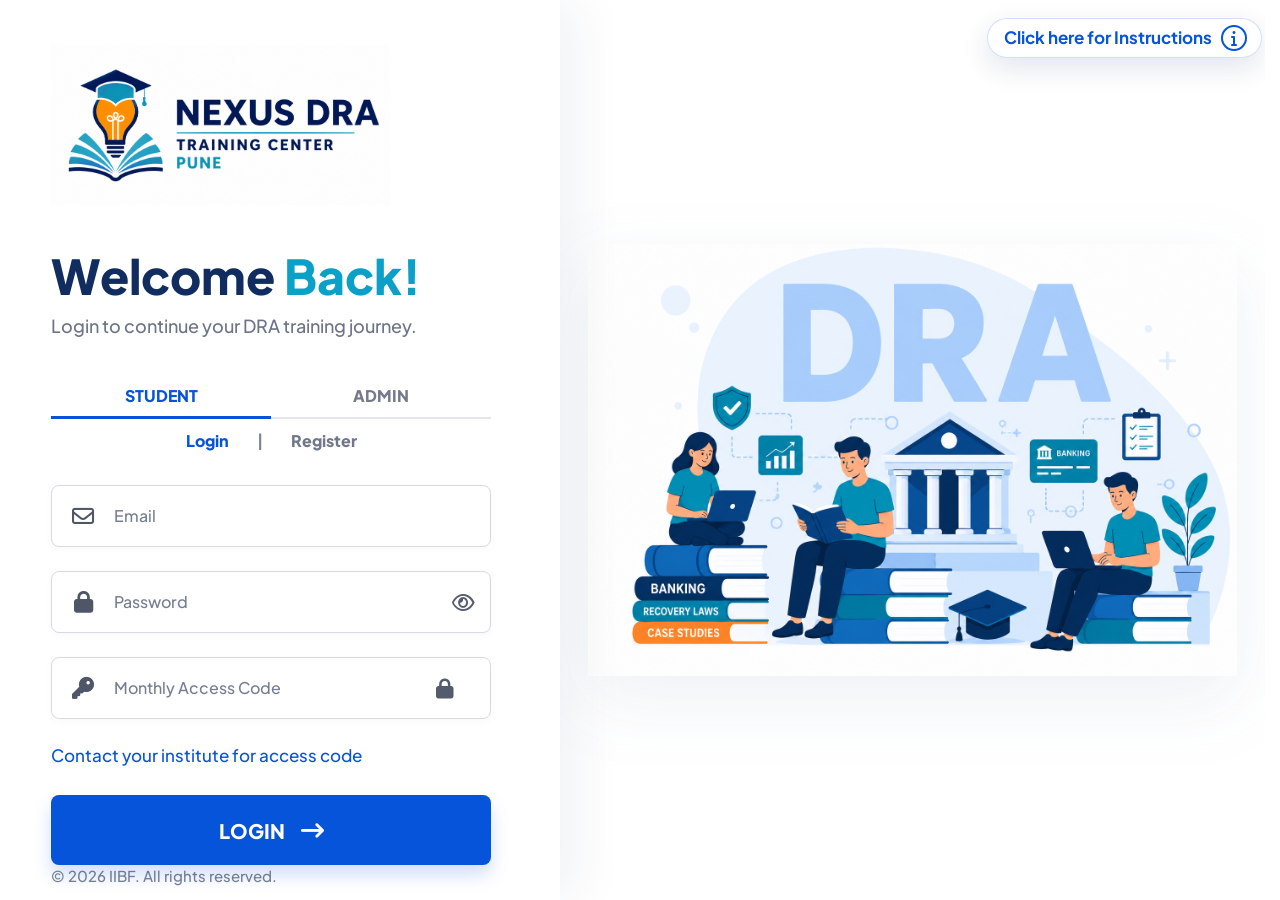
==== index.html @ 2c070317 "Remove language selector from registration" ====
<!DOCTYPE html>
<html lang="en">
<head>
    <meta charset="UTF-8">
    <meta name="viewport" content="width=device-width, initial-scale=1.0">
    <title>Login | Nexus DRA Training Center</title>
    <link rel="stylesheet" href="CSS/main.css">
    <link rel="stylesheet" href="CSS/animations.css">
    <link rel="stylesheet" href="https://cdnjs.cloudflare.com/ajax/libs/font-awesome/6.4.0/css/all.min.css">
    <style>
        :root {
            --login-navy: #102d5f;
            --login-blue: #0654d9;
            --login-cyan: #0aa0c8;
            --login-muted: #6c7488;
            --login-border: #d5dae5;
        }

        html {
            scrollbar-gutter: stable;
        }

        body.login-body {
            min-height: 100vh;
            min-height: 100svh;
            margin: 0;
            overflow-x: hidden;
            overflow-y: hidden;
            background: #ffffff;
            color: var(--login-navy);
            font-family: "Segoe UI", Inter, system-ui, -apple-system, BlinkMacSystemFont, sans-serif;
        }

        .login-page {
            position: relative;
            display: grid;
            grid-template-columns: minmax(440px, 560px) minmax(0, 1fr);
            min-height: 100vh;
            min-height: 100svh;
            height: 100vh;
            height: 100svh;
            overflow: hidden;
            isolation: isolate;
            background: #ffffff;
        }

        .login-art {
            position: relative;
            z-index: 0;
            grid-column: 2;
            display: grid;
            place-items: center;
            min-height: 100vh;
            min-height: 100svh;
            height: 100vh;
            height: 100svh;
            padding: 48px 28px 28px;
            overflow: hidden;
            background: #ffffff;
            pointer-events: none;
        }

        .login-art-image {
            width: min(100%, 1320px);
            max-height: 92vh;
            object-fit: contain;
            object-position: center bottom;
            filter: drop-shadow(0 24px 36px rgba(34, 78, 132, 0.08));
        }

        .login-panel {
            position: relative;
            z-index: 3;
            grid-column: 1;
            grid-row: 1;
            display: flex;
            flex-direction: column;
            min-height: 100vh;
            min-height: 100svh;
            height: 100vh;
            height: 100svh;
            width: 100%;
            min-width: 0;
            box-sizing: border-box;
            padding: clamp(34px, 5vh, 54px) clamp(28px, 4vw, 68px) clamp(30px, 5vh, 46px);
            overflow-x: hidden;
            overflow-y: auto;
            background: #ffffff;
            box-shadow: 18px 0 48px rgba(15, 45, 94, 0.06);
            scrollbar-width: none;
        }

        .login-panel::-webkit-scrollbar {
            width: 0;
            height: 0;
        }

        .brand-logo {
            display: block;
            width: min(340px, 100%);
            height: auto;
            object-fit: contain;
        }

        .login-content {
            width: min(440px, 100%);
            margin-top: clamp(30px, 5vh, 52px);
        }

        body[data-login-mode="student"][data-student-mode="register"] .login-content {
            margin-top: clamp(18px, 3vh, 34px);
        }

        .login-heading {
            margin: 0;
            color: #112d5f;
            font-size: 48px;
            font-weight: 800;
            line-height: 1.08;
            letter-spacing: 0;
        }

        .login-heading span {
            color: var(--login-cyan);
        }

        .login-subtitle {
            margin: 10px 0 0;
            color: var(--login-muted);
            font-size: 18px;
            font-weight: 500;
        }

        .role-tabs {
            display: grid;
            grid-template-columns: 1fr 1fr;
            width: 100%;
            margin-top: 36px;
            border-bottom: 2px solid #e3e6ed;
        }

        .role-tab {
            position: relative;
            display: flex;
            align-items: center;
            justify-content: center;
            height: 42px;
            border: 0;
            background: transparent;
            color: #747a8c;
            font-size: 16px;
            font-weight: 800;
            letter-spacing: 0;
            text-decoration: none;
            cursor: pointer;
        }

        .role-tab.active {
            color: var(--login-blue);
        }

        .role-tab.active::after {
            content: "";
            position: absolute;
            left: 0;
            right: 0;
            bottom: -2px;
            height: 3px;
            background: var(--login-blue);
        }

        .mode-only {
            display: none;
        }

        body[data-login-mode="student"] .student-only,
        body[data-login-mode="admin"] .admin-only {
            display: flex;
        }

        body[data-login-mode="student"] .student-copy,
        body[data-login-mode="admin"] .admin-copy {
            display: block;
        }

        body[data-login-mode="admin"] .student-only,
        body[data-login-mode="admin"] .student-copy,
        body[data-login-mode="student"] .admin-only,
        body[data-login-mode="student"] .admin-copy {
            display: none;
        }

        .student-mode-tabs {
            display: none;
            align-items: center;
            justify-content: center;
            gap: 28px;
            width: 100%;
            height: 44px;
            color: #7c8292;
            font-size: 16px;
            font-weight: 700;
        }

        body[data-login-mode="student"] .student-mode-tabs {
            display: flex;
        }

        .student-mode-tab {
            border: 0;
            background: transparent;
            color: #707789;
            font-size: 16px;
            font-weight: 800;
            cursor: pointer;
        }

        .student-mode-tab:focus {
            outline: none;
        }

        .student-mode-tab:focus-visible {
            color: var(--login-blue);
        }

        .student-mode-tab.active {
            color: var(--login-blue);
        }

        .login-only,
        .register-only {
            display: none !important;
        }

        body[data-login-mode="student"][data-student-mode="login"] .login-only,
        body[data-login-mode="student"][data-student-mode="register"] .register-only {
            display: flex !important;
        }

        body[data-login-mode="student"][data-student-mode="register"] .login-only,
        body[data-login-mode="student"][data-student-mode="login"] .register-only,
        body[data-login-mode="admin"] .login-only,
        body[data-login-mode="admin"] .register-only {
            display: none !important;
        }

        body[data-login-mode="student"][data-student-mode="login"] .login-copy,
        body[data-login-mode="student"][data-student-mode="register"] .register-copy {
            display: block;
        }

        body[data-login-mode="student"][data-student-mode="login"] .register-copy,
        body[data-login-mode="student"][data-student-mode="register"] .login-copy {
            display: none;
        }

        .login-form {
            position: relative;
            display: flex;
            flex-direction: column;
            width: 100%;
            margin-top: 22px;
        }

        .field-shell + .field-shell {
            margin-top: 24px;
        }

        body[data-login-mode="student"][data-student-mode="register"] .field-shell + .field-shell {
            margin-top: 16px;
        }

        body[data-login-mode="admin"] label[for="email"],
        body[data-login-mode="student"][data-student-mode="login"] label[for="email"],
        body[data-login-mode="student"][data-student-mode="register"] label[for="fullname"] {
            margin-top: 0;
        }

        .field-shell {
            display: flex;
            align-items: center;
            width: 100%;
            height: 62px;
            box-sizing: border-box;
            border: 1.5px solid var(--login-border);
            border-radius: 8px;
            background: #ffffff;
            box-shadow: 0 2px 8px rgba(28, 42, 70, 0.03);
            transition: border-color 0.2s ease, box-shadow 0.2s ease;
        }

        .field-shell:focus-within {
            border-color: #8db4f5;
            box-shadow: 0 0 0 4px rgba(6, 84, 217, 0.08);
        }

        .field-icon {
            flex: 0 0 62px;
            color: #4f5668;
            font-size: 22px;
            text-align: center;
        }

        .field-shell input {
            width: 100%;
            height: 100%;
            min-width: 0;
            border: 0;
            outline: 0;
            background: transparent;
            color: #17223a;
            font-size: 16px;
            font-weight: 500;
            letter-spacing: 0;
        }

        .field-shell input:-webkit-autofill,
        .field-shell input:-webkit-autofill:hover,
        .field-shell input:-webkit-autofill:focus {
            -webkit-text-fill-color: #17223a;
            box-shadow: 0 0 0 1000px #ffffff inset;
            transition: background-color 9999s ease-in-out 0s;
        }

        .field-shell input::placeholder {
            color: #747d91;
            opacity: 1;
        }

        .field-action {
            flex: 0 0 54px;
            border: 0;
            background: transparent;
            color: #545b6c;
            font-size: 20px;
            cursor: pointer;
            touch-action: manipulation;
        }

        .field-shell select {
            width: 100%;
            height: 100%;
            border: 0;
            outline: 0;
            background: transparent;
            color: #17223a;
            font-size: 16px;
            font-weight: 500;
            appearance: none;
            cursor: pointer;
        }

        .access-note {
            margin: 24px 0 27px;
            color: var(--login-blue);
            font-size: 17px;
            font-weight: 500;
        }

        .student-actions {
            position: absolute;
            top: 286px;
            left: 0;
            right: 0;
            align-items: center;
            justify-content: space-between;
            gap: 18px;
            margin: 0;
            color: var(--login-muted);
            font-size: 15px;
            font-weight: 600;
        }

        .student-actions a,
        .admin-back {
            border: 0;
            background: transparent;
            color: var(--login-blue);
            font-size: 15px;
            font-weight: 800;
            text-decoration: none;
            cursor: pointer;
        }

        .admin-back {
            align-self: flex-start;
            margin: 24px 0 27px;
            padding: 0;
        }

        .login-error {
            display: none;
            margin: -14px 0 14px;
            color: var(--danger);
            font-size: 13px;
            font-weight: 700;
        }

        .login-error:not(:empty) {
            display: block;
        }

        .login-submit {
            display: inline-flex;
            align-items: center;
            justify-content: center;
            gap: 16px;
            width: 100%;
            height: 70px;
            margin-top: 0;
            border: 0;
            border-radius: 8px;
            background: var(--login-blue);
            color: #ffffff;
            box-shadow: 0 10px 18px rgba(6, 84, 217, 0.18);
            font-size: 20px;
            font-weight: 800;
            letter-spacing: 0;
            cursor: pointer;
            touch-action: manipulation;
            transition: transform 0.2s ease, box-shadow 0.2s ease, background-color 0.2s ease;
        }

        .login-submit:hover {
            background: #064cc5;
            transform: translateY(-1px);
            box-shadow: 0 12px 22px rgba(6, 84, 217, 0.24);
        }

        .login-submit:disabled {
            cursor: not-allowed;
            opacity: 0.72;
            transform: none;
        }

        .login-submit i {
            font-size: 23px;
            line-height: 1;
        }

        .login-footer {
            margin-top: auto;
            color: #7a8192;
            font-size: 15px;
            font-weight: 500;
        }

        .instructions-link {
            position: fixed;
            top: max(18px, env(safe-area-inset-top));
            right: max(18px, env(safe-area-inset-right));
            z-index: 30;
            display: inline-flex;
            align-items: center;
            justify-content: center;
            gap: 9px;
            min-height: 40px;
            padding: 0 14px 0 16px;
            color: var(--login-blue);
            background: rgba(255, 255, 255, 0.96);
            border: 1px solid rgba(6, 84, 217, 0.18);
            font-size: 17px;
            font-weight: 700;
            text-decoration: none;
            border-radius: 999px;
            box-shadow: 0 10px 28px rgba(16, 45, 95, 0.12);
            pointer-events: auto;
            touch-action: manipulation;
            transition: transform 0.2s ease, box-shadow 0.2s ease, border-color 0.2s ease;
        }

        .instructions-link:hover,
        .instructions-link:focus-visible {
            border-color: rgba(6, 84, 217, 0.4);
            box-shadow: 0 14px 32px rgba(16, 45, 95, 0.16);
            transform: translateY(-1px);
        }

        .instructions-link i {
            display: inline-flex;
            align-items: center;
            justify-content: center;
            width: 26px;
            height: 26px;
            border: 2px solid currentColor;
            border-radius: 50%;
            font-size: 16px;
        }

        .sr-only {
            position: absolute;
            width: 1px;
            height: 1px;
            padding: 0;
            margin: -1px;
            overflow: hidden;
            clip: rect(0, 0, 0, 0);
            white-space: nowrap;
            border: 0;
        }

        @media (max-width: 1180px) {
            .login-page {
                grid-template-columns: minmax(390px, 500px) minmax(0, 1fr);
            }

            .login-panel {
                padding-left: 34px;
                padding-right: 34px;
            }

            .login-heading {
                font-size: 42px;
            }
        }

        @media (max-width: 960px) {
            body.login-body {
                overflow: auto;
                background: #f7fbff;
            }

            .login-page {
                display: flex;
                flex-direction: column;
                min-height: 100vh;
                min-height: 100svh;
                height: auto;
                overflow: visible;
                background: #f7fbff;
            }

            .login-panel {
                order: 1;
                width: 100%;
                min-width: 0;
                min-height: auto;
                height: auto;
                padding: 66px 22px 30px;
                align-items: center;
                box-shadow: none;
                overflow: visible;
                scrollbar-width: auto;
            }

            .brand-logo {
                width: min(292px, 82vw);
            }

            .login-content,
            .login-form,
            .field-shell,
            .login-submit {
                width: min(440px, 100%);
            }

            .login-content {
                margin-top: 28px;
            }

            .login-art {
                order: 2;
                display: block;
                min-height: auto;
                height: auto;
                padding: 0 16px 28px;
                background: #f7fbff;
            }

            .login-art-image {
                display: block;
                width: min(100%, 620px);
                max-height: 310px;
                margin: 0 auto;
            }

            .student-actions {
                position: static;
                margin: -10px 0 24px;
            }

            .student-mode-tabs {
                width: 100%;
            }

            .login-heading {
                font-size: clamp(38px, 11vw, 48px);
            }

            .role-tabs {
                width: 100%;
            }

            .login-footer {
                width: min(440px, 100%);
                margin-top: 58px;
            }

            .instructions-link {
                top: max(12px, env(safe-area-inset-top));
                right: max(12px, env(safe-area-inset-right));
                min-height: 38px;
                padding: 0 12px 0 14px;
                font-size: 14px;
            }
        }

        @media (max-width: 520px) {
            .login-panel {
                padding-left: 16px;
                padding-right: 16px;
            }

            .login-heading {
                font-size: clamp(34px, 10vw, 42px);
            }

            .field-shell {
                height: 58px;
            }

            .field-shell + .field-shell {
                margin-top: 18px;
            }

            .field-icon {
                flex-basis: 54px;
            }

            .access-note {
                margin: 20px 0 22px;
            }

            .login-submit {
                height: 64px;
                font-size: 18px;
            }

            .instructions-link span {
                max-width: 142px;
                overflow: hidden;
                text-overflow: ellipsis;
                white-space: nowrap;
            }
        }
    </style>
</head>
<body class="login-body" data-login-mode="student" data-student-mode="login">
    <main class="login-page">
        <div class="login-art" aria-hidden="true">
            <img class="login-art-image" src="Assets/login-page-image.png" alt="">
        </div>

        <section class="login-panel" aria-label="Student login">
            <img class="brand-logo" src="Assets/nexus-dra-logo-highres.png" alt="Nexus DRA Training Center Pune">

            <div class="login-content">
                <h1 class="login-heading student-copy">Welcome <span>Back!</span></h1>
                <h1 class="login-heading admin-copy">Admin <span>Login</span></h1>
                <p class="login-subtitle student-copy">Login to continue your DRA training journey.</p>
                <p class="login-subtitle admin-copy">Login to manage your DRA training platform.</p>

                <div class="role-tabs" aria-label="Login type">
                    <button class="role-tab active" id="student-tab" type="button" aria-current="page">STUDENT</button>
                    <button class="role-tab" id="admin-tab" type="button">ADMIN</button>
                </div>

                <div class="student-mode-tabs student-only" aria-label="Student action">
                    <button class="student-mode-tab active" id="student-login-tab" type="button">Login</button>
                    <span aria-hidden="true">|</span>
                    <button class="student-mode-tab" id="student-register-tab" type="button">Register</button>
                </div>

                <form class="login-form" id="login-form" novalidate>
                    <label class="field-shell register-only" for="fullname">
                        <span class="field-icon" aria-hidden="true"><i class="fa-regular fa-user"></i></span>
                        <input type="text" id="fullname" name="fullname" placeholder="Full Name" autocomplete="name">
                    </label>

                    <label class="field-shell" for="email">
                        <span class="field-icon" aria-hidden="true"><i class="fa-regular fa-envelope"></i></span>
                        <input type="email" id="email" name="email" placeholder="Email" autocomplete="email" required>
                    </label>

                    <label class="field-shell" for="password">
                        <span class="field-icon" aria-hidden="true"><i class="fa-solid fa-lock"></i></span>
                        <input type="password" id="password" name="password" placeholder="Password" autocomplete="current-password" required>
                        <button class="field-action" id="toggle-password" type="button" aria-label="Show password">
                            <i class="fa-regular fa-eye" aria-hidden="true"></i>
                        </button>
                    </label>

                    <label class="field-shell login-only" id="access-field" for="access-code">
                        <span class="field-icon" aria-hidden="true"><i class="fa-solid fa-key"></i></span>
                        <input type="text" id="access-code" name="access-code" placeholder="Monthly Access Code" autocomplete="off">
                        <span class="field-action" aria-hidden="true"><i class="fa-solid fa-lock"></i></span>
                    </label>

                    <p class="access-note student-copy login-copy">Contact your institute for access code</p>
                    <button class="admin-back admin-only" id="back-to-student" type="button">
                        <i class="fa-solid fa-arrow-left-long" aria-hidden="true"></i>
                        Back to Student Portal
                    </button>
                    <div class="login-error" id="error-msg" aria-live="polite"></div>

                    <button class="login-submit" id="login-btn" type="submit">
                        <span>LOGIN</span>
                        <i class="fa-solid fa-arrow-right-long" aria-hidden="true"></i>
                    </button>
                </form>
            </div>

            <p class="login-footer">&copy; 2026 IIBF. All rights reserved.</p>
        </section>

        <a class="instructions-link" href="instructions.html" aria-label="Click here for Instructions">
            <span>Click here for Instructions</span>
            <i class="fa-solid fa-info" aria-hidden="true"></i>
        </a>
    </main>

    <script>
        const form = document.getElementById('login-form');
        const passwordInput = document.getElementById('password');
        const togglePassword = document.getElementById('toggle-password');
        const toggleIcon = togglePassword.querySelector('i');
        const loginButton = document.getElementById('login-btn');
        const loginButtonLabel = loginButton.querySelector('span');
        const errorDiv = document.getElementById('error-msg');
        const accessCodeInput = document.getElementById('access-code');
        const fullNameInput = document.getElementById('fullname');
        const studentTab = document.getElementById('student-tab');
        const adminTab = document.getElementById('admin-tab');
        const studentLoginTab = document.getElementById('student-login-tab');
        const studentRegisterTab = document.getElementById('student-register-tab');
        const backToStudent = document.getElementById('back-to-student');
        let loginMode = 'student';
        let studentMode = 'login';

        import('./JS/animations.js')
            .then(({ setupOfflineDetection }) => setupOfflineDetection())
            .catch(() => {});

        function resetSubmitState() {
            errorDiv.textContent = '';
            loginButton.disabled = false;
            loginButtonLabel.textContent = loginMode === 'student' && studentMode === 'register' ? 'REGISTER' : 'LOGIN';
        }

        function updateRequiredFields() {
            accessCodeInput.required = loginMode === 'student' && studentMode === 'login';
            fullNameInput.required = loginMode === 'student' && studentMode === 'register';
        }

        function setStudentMode(mode, shouldUpdateHash = true) {
            studentMode = mode;
            document.body.dataset.studentMode = mode;
            studentLoginTab.classList.toggle('active', mode === 'login');
            studentRegisterTab.classList.toggle('active', mode === 'register');
            updateRequiredFields();
            resetSubmitState();

            if (shouldUpdateHash && loginMode === 'student') {
                const cleanUrl = location.href.split('#')[0];
                history.replaceState(null, '', mode === 'register' ? `${cleanUrl}#register` : cleanUrl);
            }
        }

        function setLoginMode(mode, shouldUpdateHash = true) {
            loginMode = mode;
            document.body.dataset.loginMode = mode;

            studentTab.classList.toggle('active', mode === 'student');
            adminTab.classList.toggle('active', mode === 'admin');
            studentTab.setAttribute('aria-current', mode === 'student' ? 'page' : 'false');
            adminTab.setAttribute('aria-current', mode === 'admin' ? 'page' : 'false');
            updateRequiredFields();
            resetSubmitState();

            if (shouldUpdateHash) {
                const cleanUrl = location.href.split('#')[0];
                history.replaceState(null, '', mode === 'admin' ? `${cleanUrl}#admin` : cleanUrl);
            }
        }

        togglePassword.addEventListener('click', () => {
            const isHidden = passwordInput.type === 'password';
            passwordInput.type = isHidden ? 'text' : 'password';
            togglePassword.setAttribute('aria-label', isHidden ? 'Hide password' : 'Show password');
            toggleIcon.classList.toggle('fa-eye', !isHidden);
            toggleIcon.classList.toggle('fa-eye-slash', isHidden);
        });

        studentTab.addEventListener('click', () => {
            setLoginMode('student', false);
            setStudentMode('login');
        });
        adminTab.addEventListener('click', () => setLoginMode('admin'));
        studentLoginTab.addEventListener('click', () => setStudentMode('login'));
        studentRegisterTab.addEventListener('click', () => setStudentMode('register'));
        backToStudent.addEventListener('click', () => {
            setLoginMode('student', false);
            setStudentMode('login');
        });

        form.addEventListener('submit', async (event) => {
            event.preventDefault();

            const fullName = fullNameInput.value.trim();
            const email = document.getElementById('email').value.trim();
            const password = passwordInput.value;
            const accessCode = accessCodeInput.value.trim();
            const language = 'en';

            errorDiv.textContent = '';

            if (!email || !password || (loginMode === 'student' && studentMode === 'login' && !accessCode) || (loginMode === 'student' && studentMode === 'register' && !fullName)) {
                errorDiv.textContent = 'Please fill all fields.';
                return;
            }

            if (password.length < 6) {
                errorDiv.textContent = 'Password must be at least 6 characters.';
                return;
            }

            loginButtonLabel.textContent = loginMode === 'student' && studentMode === 'register' ? 'REGISTERING...' : 'LOGGING IN...';
            loginButton.disabled = true;

            if (loginMode === 'admin') {
                window.location.href = 'Admin/dashboard.html';
                return;
            }

            if (studentMode === 'register') {
                let registerStudentBasic;
                try {
                    ({ registerStudentBasic } = await import('./JS/auth.js'));
                } catch (error) {
                    errorDiv.textContent = 'Unable to load registration services. Please run the app through a local server.';
                    resetSubmitState();
                    return;
                }

                const result = await registerStudentBasic(fullName, email, password, language);

                if (result.error) {
                    errorDiv.textContent = result.error;
                    resetSubmitState();
                    return;
                }

                window.location.href = 'Student/dashboard.html';
                return;
            }

            let loginStudent;
            try {
                ({ loginStudent } = await import('./JS/auth.js'));
            } catch (error) {
                errorDiv.textContent = 'Unable to load login services. Please run the app through a local server.';
                resetSubmitState();
                return;
            }

            const result = await loginStudent(email, password, accessCode);

            if (result.error) {
                errorDiv.textContent = result.error;
                resetSubmitState();
                return;
            }

            window.location.href = 'Student/dashboard.html';
        });

        function applyRouteFromHash() {
            if (location.hash === '#admin') {
                setLoginMode('admin', false);
                return;
            }

            setLoginMode('student', false);
            setStudentMode(location.hash === '#register' ? 'register' : 'login', false);
        }

        window.addEventListener('hashchange', applyRouteFromHash);
        applyRouteFromHash();
    </script>
</body>
</html>
---- CSS/main.css ----
@import url('https://fonts.googleapis.com/css2?family=Plus+Jakarta+Sans:wght@400;500;700;800&display=swap');

:root {
  --primary-dark: #1a56db;
  --primary-medium: #3b82f6;
  --primary-light: #93c5fd;
  --bg-color: #f0f6ff;
  --white: #ffffff;
  --text-primary: #0f172a;
  --text-muted: #64748b;
  --danger: #ef4444;
  --success: #22c55e;
  --warning: #f59e0b;
  --border-radius-card: 16px;
  --border-radius-pill: 999px;
  --shadow-card: 0 4px 20px rgba(0, 0, 0, 0.08);
}

* {
  margin: 0;
  padding: 0;
  box-sizing: border-box;
  font-family: 'Plus Jakarta Sans', sans-serif;
}

body {
  /* background-color: var(--bg-color); */
  color: var(--text-primary);
  line-height: 1.5;
  -webkit-font-smoothing: antialiased;
}

/* Typography */
h1, h2, h3, h4, h5, h6 {
  font-weight: 700;
  color: var(--text-primary);
}

p {
  font-weight: 400;
  color: var(--text-muted);
}

a {
  text-decoration: none;
  color: var(--primary-medium);
  font-weight: 500;
  transition: color 0.2s;
}
a:hover {
  color: var(--primary-dark);
}

/* Buttons */
.btn {
  display: inline-flex;
  align-items: center;
  justify-content: center;
  padding: 12px 24px;
  border-radius: var(--border-radius-pill);
  font-weight: 700;
  font-size: 16px;
  cursor: pointer;
  border: none;
  transition: all 0.2s ease-in-out;
  text-align: center;
}

.btn-primary {
  background-color: var(--primary-dark);
  color: var(--white);
  box-shadow: 0 4px 10px rgba(26, 86, 219, 0.3);
}

.btn-primary:hover {
  background-color: #1546b3; /* Slightly darker */
  transform: translateY(-2px);
  box-shadow: 0 6px 14px rgba(26, 86, 219, 0.4);
}

.btn-outline-white {
  background-color: transparent;
  color: var(--white);
  border: 2px solid var(--white);
}

.btn-outline-white:hover {
  background-color: rgba(255, 255, 255, 0.1);
}

.btn-block {
  width: 100%;
}

/* Cards */
.card {
  background-color: var(--white);
  border-radius: var(--border-radius-card);
  box-shadow: var(--shadow-card);
  padding: 20px;
}

/* Inputs */
.form-group {
  margin-bottom: 16px;
}

.form-label {
  display: block;
  font-weight: 500;
  margin-bottom: 8px;
  color: var(--text-primary);
  font-size: 14px;
}

.form-control {
  width: 100%;
  padding: 14px 16px;
  border: 1px solid #cbd5e1;
  border-radius: 12px;
  font-size: 16px;
  outline: none;
  transition: border-color 0.2s;
}

.form-control:focus {
  border-color: var(--primary-medium);
  box-shadow: 0 0 0 3px rgba(59, 130, 246, 0.2);
}

/* Special Highlited Input classes */
.input-highlight {
  border: 2px solid var(--primary-medium);
}

/* Badges */
.badge {
  display: inline-block;
  padding: 4px 10px;
  border-radius: var(--border-radius-pill);
  font-size: 12px;
  font-weight: 700;
  background-color: var(--primary-light);
  color: var(--primary-dark);
}

/* Decorative Geometric Backgrounds */
.shape-bg-container {
  position: fixed;
  top: 0;
  left: 0;
  width: 100%;
  height: 100%;
  overflow: hidden;
  z-index: -1;
  background-color: var(--primary-dark);
}

/* Light background app container shapes */
.shape-bg-light-container {
  position: fixed;
  top: 0;
  left: 0;
  width: 100%;
  height: 100%;
  overflow: hidden;
  z-index: -1;
  background-color: var(--bg-color);
}

.shape-1, .shape-2, .shape-3 {
  position: absolute;
  border-radius: 40px;
  opacity: 0.8;
}

.shape-1 {
  width: 300px;
  height: 600px;
  background-color: var(--primary-medium);
  transform: rotate(-25deg);
  top: -100px;
  right: -50px;
}

.shape-2 {
  width: 250px;
  height: 500px;
  background-color: var(--primary-light);
  transform: rotate(-25deg);
  top: 150px;
  right: -120px;
  opacity: 0.6;
}

.shape-3 {
  width: 400px;
  height: 200px;
  background-color: rgba(255, 255, 255, 0.1);
  transform: rotate(-25deg);
  bottom: -50px;
  left: -100px;
}

/* Utility Layouts */
.container {
  padding: 20px;
  max-width: 450px; /* Mobile App Feel Constraint */
  margin: 0 auto;
}

.text-center { text-align: center; }
.mt-1 { margin-top: 8px; }
.mt-2 { margin-top: 16px; }
.mt-3 { margin-top: 24px; }
.mb-1 { margin-bottom: 8px; }
.mb-2 { margin-bottom: 16px; }
.mb-3 { margin-bottom: 24px; }
.d-flex { display: flex; }
.align-center { align-items: center; }
.justify-between { justify-content: space-between; }
.justify-center { justify-content: center; }
.flex-column { flex-direction: column; }
---- CSS/animations.css ----
/* --- Line Waves Background --- */
.line-waves-bg {
    position: absolute;
    top: 0;
    left: 0;
    width: 100%;
    height: 100%;
    overflow: hidden;
    z-index: 0;
    pointer-events: none;
}

.line-wave {
    position: absolute;
    width: 200%;
    height: 100%;
    background-image: url("data:image/svg+xml,%3Csvg width='100' height='20' xmlns='http://www.w3.org/2000/svg'%3E%3Cpath d='M0 10 Q 25 0, 50 10 T 100 10' stroke='rgba(255,255,255,0.15)' stroke-width='2' fill='none'/%3E%3C/svg%3E");
    animation: wave-move linear infinite;
}

.line-wave:nth-child(1) { top: 10%; animation-duration: 20s; }
.line-wave:nth-child(2) { top: 30%; animation-duration: 25s; animation-direction: reverse; }
.line-wave:nth-child(3) { top: 50%; animation-duration: 18s; }
.line-wave:nth-child(4) { top: 70%; animation-duration: 22s; animation-direction: reverse; }
.line-wave:nth-child(5) { top: 90%; animation-duration: 28s; }

@keyframes wave-move {
    0% { transform: translateX(0); }
    100% { transform: translateX(-50%); }
}

/* --- Split Text --- */
.split-text span {
    display: inline-block;
    opacity: 0;
    transform: translateY(20px);
    animation: split-fade-up 0.5s forwards ease-out;
}

@keyframes split-fade-up {
    to {
        opacity: 1;
        transform: translateY(0);
    }
}

/* --- Shimmer Button --- */
.shimmer-btn {
    position: relative;
    overflow: hidden;
}

.shimmer-btn::after {
    content: '';
    position: absolute;
    top: 0;
    left: -100%;
    width: 50%;
    height: 100%;
    background: linear-gradient(to right, transparent, rgba(255,255,255,0.3), transparent);
    transform: skewX(-20deg);
    animation: shimmer 2s infinite;
}

@keyframes shimmer {
    100% { left: 200%; }
}

/* --- Border Beam --- */
.border-beam-container {
    position: relative;
    border-radius: 8px;
    padding: 2px;
    overflow: hidden;
    z-index: 1;
}

.border-beam-container::before {
    content: '';
    position: absolute;
    top: -50%;
    left: -50%;
    width: 200%;
    height: 200%;
    background: conic-gradient(from 0deg, transparent 70%, var(--primary-light) 100%);
    animation: rotate-beam 3s linear infinite;
    z-index: -2;
}

.border-beam-container::after {
    content: '';
    position: absolute;
    inset: 2px;
    background: white; /* Will need to match the input background, usually white */
    border-radius: 6px;
    z-index: -1;
}

@keyframes rotate-beam {
    100% { transform: rotate(360deg); }
}

/* --- Slide Up Fade --- */
.slide-up-fade {
    opacity: 0;
    transform: translateY(20px);
    animation: slide-up-anim 0.5s ease-out forwards;
}

@keyframes slide-up-anim {
    to {
        opacity: 1;
        transform: translateY(0);
    }
}

/* --- Tilt Card --- */
.tilt-card {
    transition: transform 0.1s ease-out;
    transform-style: preserve-3d;
    position: relative;
}

.tilt-card::before {
    content: '';
    position: absolute;
    top: 0;
    left: 0;
    width: 100%;
    height: 100%;
    border-radius: inherit;
    background: radial-gradient(circle at var(--mouse-x, 50%) var(--mouse-y, 50%), rgba(255,255,255,0.2) 0%, transparent 60%);
    opacity: 0;
    transition: opacity 0.3s;
    pointer-events: none;
    z-index: 2;
}

.tilt-card:hover::before {
    opacity: 1;
}

/* --- Spotlight --- */
.spotlight-btn {
    position: relative;
    overflow: hidden;
}

.spotlight-btn::before {
    content: '';
    position: absolute;
    top: 0;
    left: 0;
    width: 100%;
    height: 100%;
    background: radial-gradient(circle at var(--mouse-x, 50%) var(--mouse-y, 50%), rgba(255,255,255,0.1) 0%, transparent 50%);
    opacity: 0;
    transition: opacity 0.3s;
    pointer-events: none;
    z-index: 1;
}

.spotlight-btn:hover::before {
    opacity: 1;
}

/* --- Glare Card --- */
.glare-card {
    position: relative;
    overflow: hidden;
}

.glare-card::after {
    content: '';
    position: absolute;
    top: 0;
    left: 0;
    width: 200%;
    height: 200%;
    background: linear-gradient(105deg, transparent 20%, rgba(255,255,255,0.4) 25%, transparent 30%);
    transform: translate(-100%, -100%) translate(var(--mouse-x, 0), var(--mouse-y, 0));
    pointer-events: none;
    z-index: 3;
    opacity: 0;
    transition: opacity 0.3s;
}

.glare-card:hover::after {
    opacity: 1;
}

/* --- Confetti --- */
.confetti-container {
    position: fixed;
    top: 0;
    left: 0;
    width: 100vw;
    height: 100vh;
    pointer-events: none;
    z-index: 9999;
    overflow: hidden;
}

.confetti {
    position: absolute;
    width: 10px;
    height: 10px;
    background-color: var(--primary-light);
    animation: fall linear forwards;
}

.confetti:nth-child(even) {
    background-color: white;
    border-radius: 50%;
}

@keyframes fall {
    to {
        transform: translateY(100vh) rotate(720deg);
    }
}

/* --- Offline Overlay --- */
.offline-overlay {
    position: fixed;
    top: 0;
    left: 0;
    width: 100%;
    height: 100%;
    background-color: var(--primary-dark);
    color: white;
    display: flex;
    flex-direction: column;
    justify-content: center;
    align-items: center;
    z-index: 10000;
    opacity: 0;
    pointer-events: none;
    transition: opacity 0.3s ease;
}

.offline-overlay.active {
    opacity: 1;
    pointer-events: all;
}

.offline-icon {
    font-size: 64px;
    margin-bottom: 20px;
}

/* --- Slide Transitions for Quiz --- */
.slide-in-right {
    animation: slideInRight 0.3s ease forwards;
}

.slide-out-left {
    animation: slideOutLeft 0.3s ease forwards;
}

@keyframes slideInRight {
    from { transform: translateX(100%); opacity: 0; }
    to { transform: translateX(0); opacity: 1; }
}

@keyframes slideOutLeft {
    from { transform: translateX(0); opacity: 1; }
    to { transform: translateX(-100%); opacity: 0; }
}
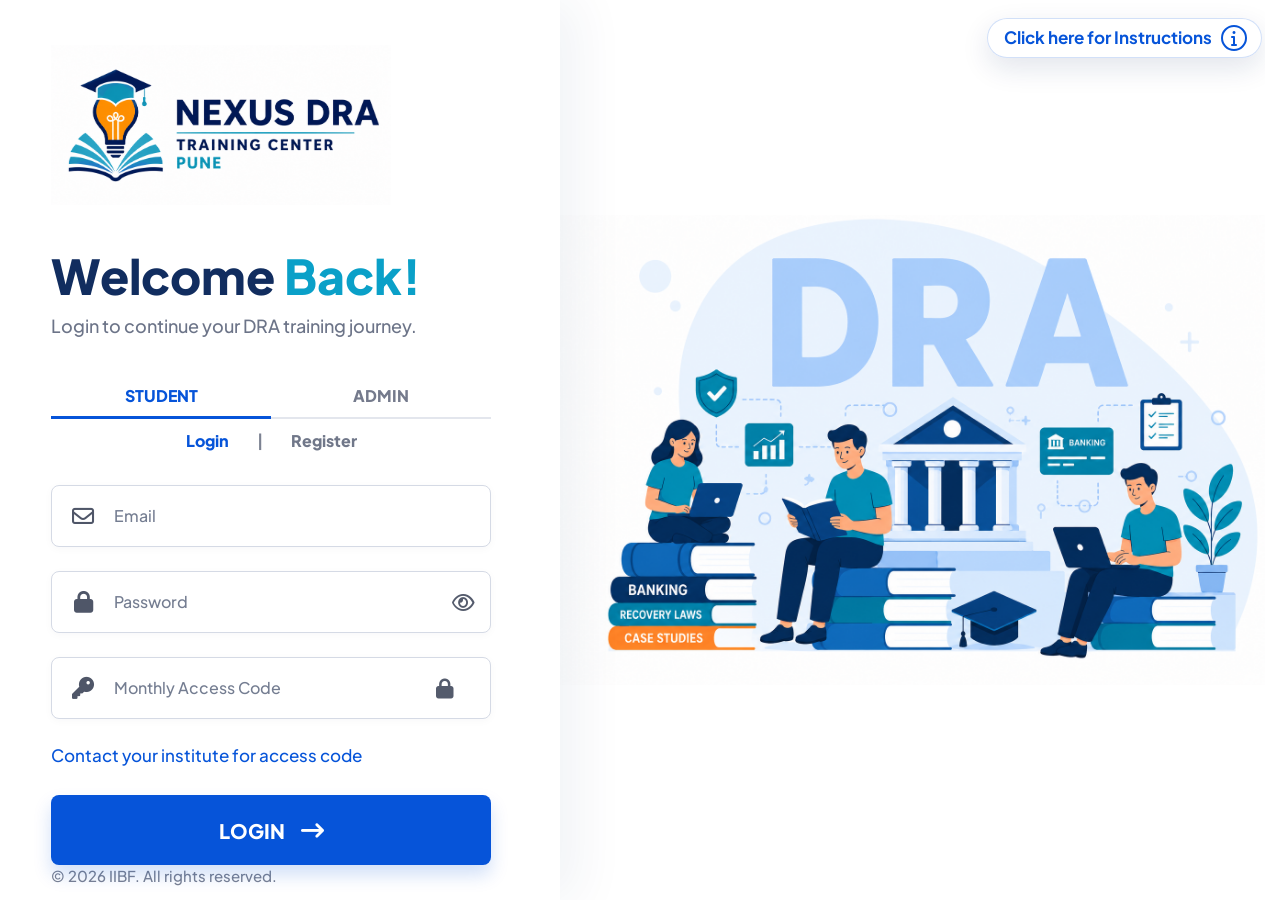
==== commit 3ae87085: "Fit side artwork to white canvas" ====
--- a/index.html
+++ b/index.html
@@ -54,17 +54,19 @@
             min-height: 100svh;
             height: 100vh;
             height: 100svh;
-            padding: 48px 28px 28px;
+            padding: 0;
             overflow: hidden;
             background: #ffffff;
             pointer-events: none;
         }
 
         .login-art-image {
-            width: min(100%, 1320px);
-            max-height: 92vh;
+            width: 100%;
+            height: 100%;
+            max-width: none;
             object-fit: contain;
-            object-position: center bottom;
+            object-position: center center;
+            background: #ffffff;
             filter: drop-shadow(0 24px 36px rgba(34, 78, 132, 0.08));
         }
 
@@ -570,6 +572,7 @@
             .login-art-image {
                 display: block;
                 width: min(100%, 620px);
+                height: auto;
                 max-height: 310px;
                 margin: 0 auto;
             }
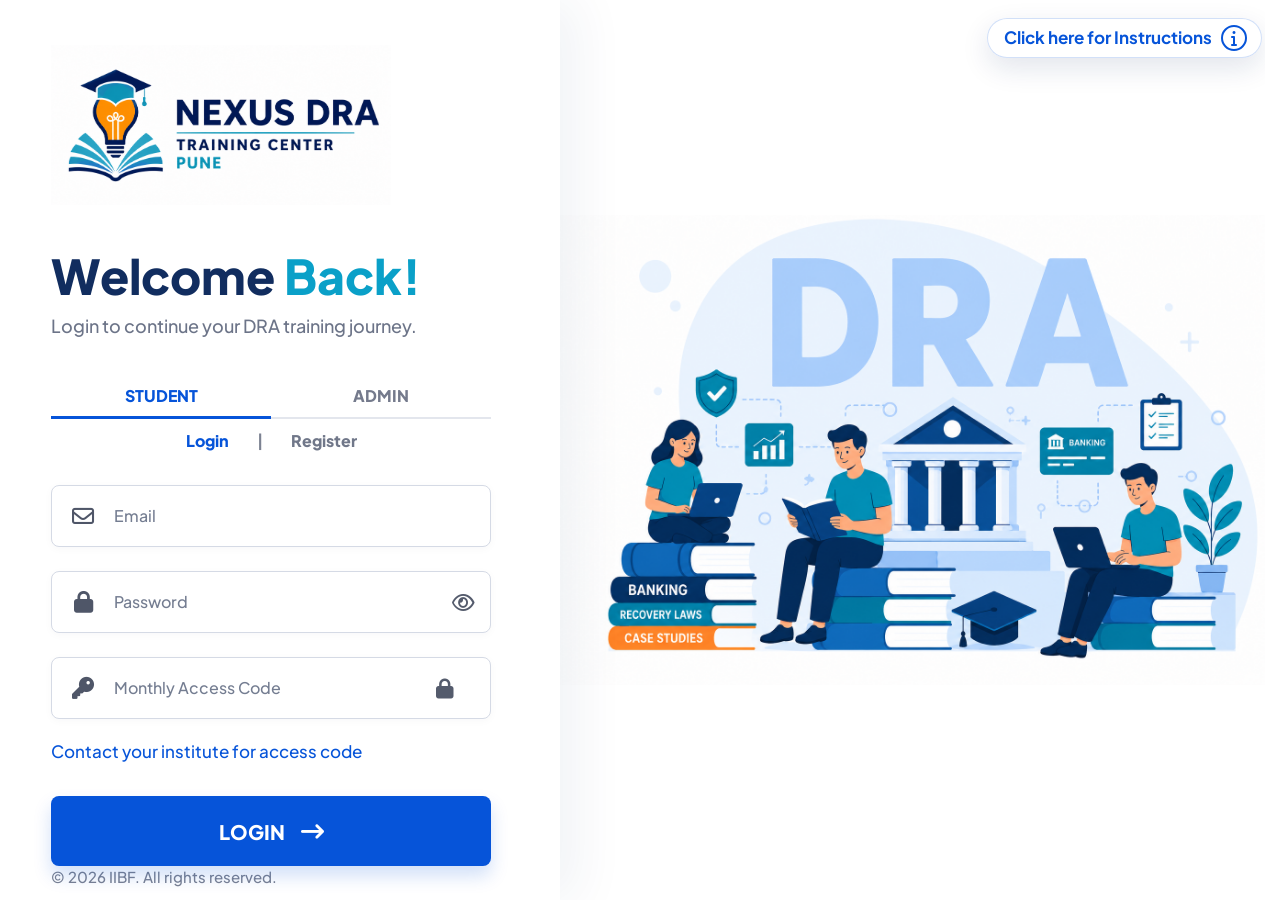
==== commit 77b2ec0c: "UI Tweaks: Improve submit button spacing and redesign Admin back button" ====
--- a/index.html
+++ b/index.html
@@ -353,7 +353,7 @@
         }
 
         .access-note {
-            margin: 24px 0 27px;
+            margin: 20px 0 0;
             color: var(--login-blue);
             font-size: 17px;
             font-weight: 500;
@@ -373,8 +373,7 @@
             font-weight: 600;
         }
 
-        .student-actions a,
-        .admin-back {
+        .student-actions a {
             border: 0;
             background: transparent;
             color: var(--login-blue);
@@ -386,15 +385,32 @@
 
         .admin-back {
             align-self: flex-start;
-            margin: 24px 0 27px;
-            padding: 0;
+            display: inline-flex;
+            align-items: center;
+            gap: 8px;
+            margin: 20px 0 0;
+            padding: 10px 16px;
+            border: 1.5px solid transparent;
+            border-radius: 8px;
+            background: #f4f7fb;
+            color: #545b6c;
+            font-size: 14px;
+            font-weight: 700;
+            cursor: pointer;
+            transition: all 0.2s ease;
+        }
+
+        .admin-back:hover {
+            background: #e5effc;
+            color: var(--login-blue);
+            border-color: #cce0ff;
         }
 
         .login-error {
             display: none;
-            margin: -14px 0 14px;
-            color: var(--danger);
-            font-size: 13px;
+            margin: 16px 0 0;
+            color: var(--danger, #e53e3e);
+            font-size: 14px;
             font-weight: 700;
         }
 
@@ -409,7 +425,7 @@
             gap: 16px;
             width: 100%;
             height: 70px;
-            margin-top: 0;
+            margin-top: 32px;
             border: 0;
             border-radius: 8px;
             background: var(--login-blue);
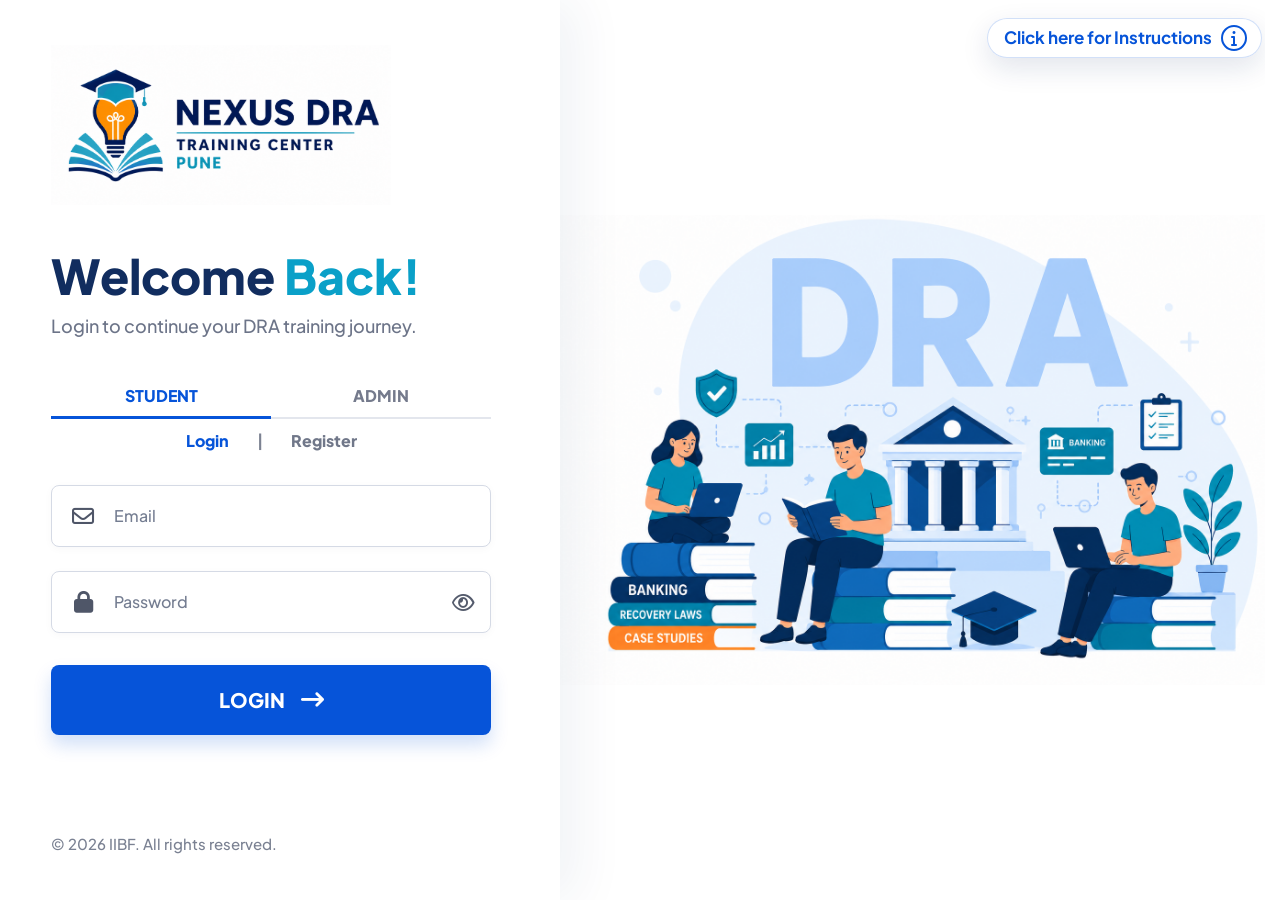
==== commit 495b613a: "Feat: Move access code to registration flow and add success feedback" ====
--- a/index.html
+++ b/index.html
@@ -709,13 +709,13 @@
                         </button>
                     </label>
 
-                    <label class="field-shell login-only" id="access-field" for="access-code">
+                    <label class="field-shell register-only" id="access-field" for="access-code">
                         <span class="field-icon" aria-hidden="true"><i class="fa-solid fa-key"></i></span>
                         <input type="text" id="access-code" name="access-code" placeholder="Monthly Access Code" autocomplete="off">
                         <span class="field-action" aria-hidden="true"><i class="fa-solid fa-lock"></i></span>
                     </label>
 
-                    <p class="access-note student-copy login-copy">Contact your institute for access code</p>
+                    <p class="access-note student-copy register-copy">Contact your institute for access code</p>
                     <button class="admin-back admin-only" id="back-to-student" type="button">
                         <i class="fa-solid fa-arrow-left-long" aria-hidden="true"></i>
                         Back to Student Portal
@@ -761,13 +761,14 @@
             .catch(() => {});
 
         function resetSubmitState() {
+            errorDiv.style.color = 'var(--danger, #e53e3e)';
             errorDiv.textContent = '';
             loginButton.disabled = false;
             loginButtonLabel.textContent = loginMode === 'student' && studentMode === 'register' ? 'REGISTER' : 'LOGIN';
         }
 
         function updateRequiredFields() {
-            accessCodeInput.required = loginMode === 'student' && studentMode === 'login';
+            accessCodeInput.required = loginMode === 'student' && studentMode === 'register';
             fullNameInput.required = loginMode === 'student' && studentMode === 'register';
         }
 
@@ -831,9 +832,10 @@
             const accessCode = accessCodeInput.value.trim();
             const language = 'en';
 
+            errorDiv.style.color = 'var(--danger, #e53e3e)';
             errorDiv.textContent = '';
 
-            if (!email || !password || (loginMode === 'student' && studentMode === 'login' && !accessCode) || (loginMode === 'student' && studentMode === 'register' && !fullName)) {
+            if (!email || !password || (loginMode === 'student' && studentMode === 'register' && (!accessCode || !fullName))) {
                 errorDiv.textContent = 'Please fill all fields.';
                 return;
             }
@@ -852,16 +854,16 @@
             }
 
             if (studentMode === 'register') {
-                let registerStudentBasic;
+                let registerStudent;
                 try {
-                    ({ registerStudentBasic } = await import('./JS/auth.js'));
+                    ({ registerStudent } = await import('./JS/auth.js'));
                 } catch (error) {
                     errorDiv.textContent = 'Unable to load registration services. Please run the app through a local server.';
                     resetSubmitState();
                     return;
                 }
 
-                const result = await registerStudentBasic(fullName, email, password, language);
+                const result = await registerStudent(fullName, email, password, language, accessCode);
 
                 if (result.error) {
                     errorDiv.textContent = result.error;
@@ -869,7 +871,12 @@
                     return;
                 }
 
-                window.location.href = 'Student/dashboard.html';
+                errorDiv.style.color = '#10b981';
+                errorDiv.textContent = 'Registered successfully! Redirecting...';
+                
+                setTimeout(() => {
+                    window.location.href = 'Student/dashboard.html';
+                }, 1500);
                 return;
             }
 
@@ -882,7 +889,7 @@
                 return;
             }
 
-            const result = await loginStudent(email, password, accessCode);
+            const result = await loginStudent(email, password);
 
             if (result.error) {
                 errorDiv.textContent = result.error;
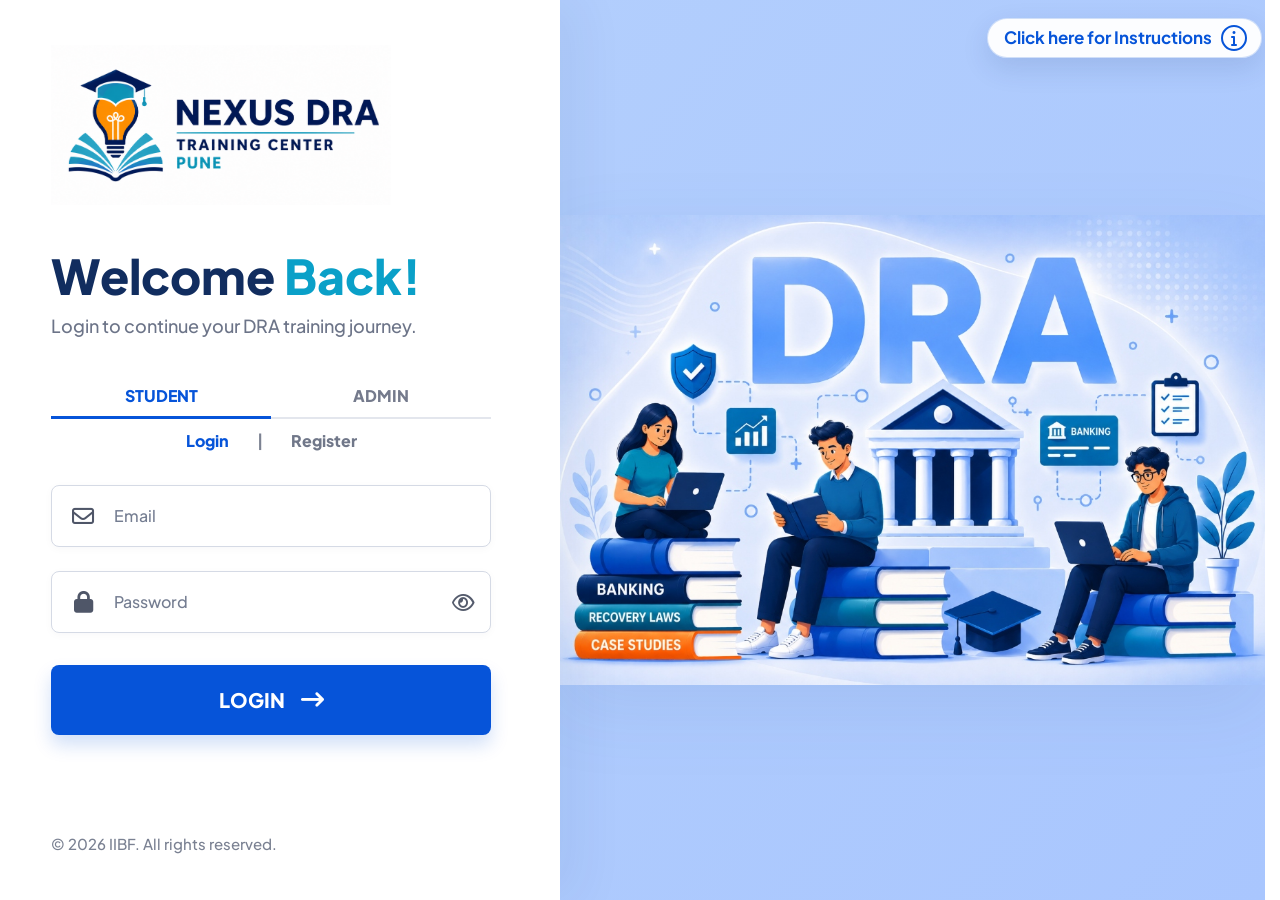
==== commit 10d3a432: "Update login art image with visually pleasing background blending" ====
--- a/index.html
+++ b/index.html
@@ -56,7 +56,7 @@
             height: 100svh;
             padding: 0;
             overflow: hidden;
-            background: #ffffff;
+            background: linear-gradient(to bottom right, rgb(178, 206, 253), rgb(169, 198, 254));
             pointer-events: none;
         }
 
@@ -66,7 +66,7 @@
             max-width: none;
             object-fit: contain;
             object-position: center center;
-            background: #ffffff;
+            background: transparent;
             filter: drop-shadow(0 24px 36px rgba(34, 78, 132, 0.08));
         }
 
@@ -667,7 +667,7 @@
 <body class="login-body" data-login-mode="student" data-student-mode="login">
     <main class="login-page">
         <div class="login-art" aria-hidden="true">
-            <img class="login-art-image" src="Assets/login-page-image.png" alt="">
+            <img class="login-art-image" src="Assets/login-page-image.jpg" alt="">
         </div>
 
         <section class="login-panel" aria-label="Student login">
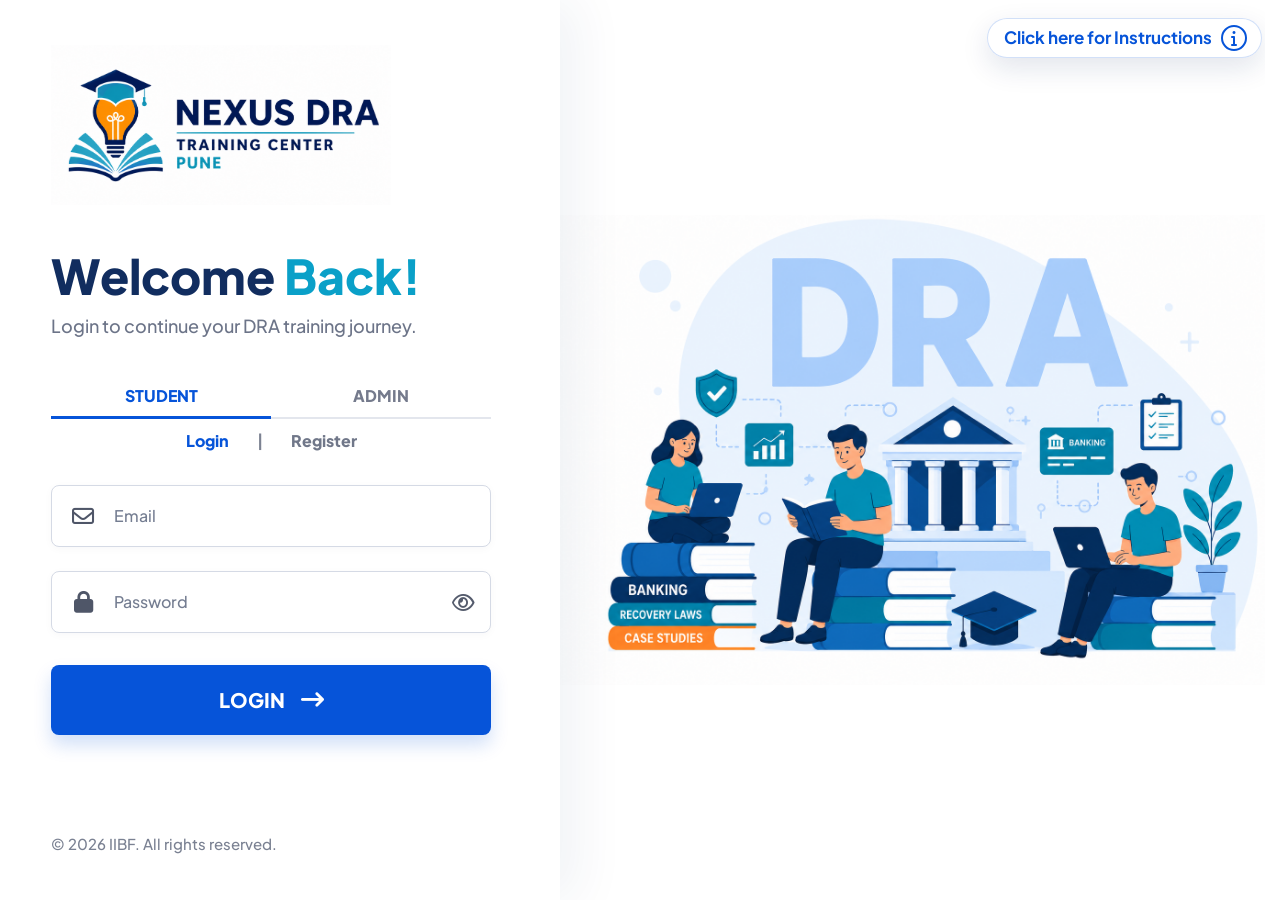
==== commit cc773154: "Revert "Update login art image with visually pleasing background blending" This reverts commit 10d3a" ====
--- a/index.html
+++ b/index.html
@@ -56,7 +56,7 @@
             height: 100svh;
             padding: 0;
             overflow: hidden;
-            background: linear-gradient(to bottom right, rgb(178, 206, 253), rgb(169, 198, 254));
+            background: #ffffff;
             pointer-events: none;
         }
 
@@ -66,7 +66,7 @@
             max-width: none;
             object-fit: contain;
             object-position: center center;
-            background: transparent;
+            background: #ffffff;
             filter: drop-shadow(0 24px 36px rgba(34, 78, 132, 0.08));
         }
 
@@ -667,7 +667,7 @@
 <body class="login-body" data-login-mode="student" data-student-mode="login">
     <main class="login-page">
         <div class="login-art" aria-hidden="true">
-            <img class="login-art-image" src="Assets/login-page-image.jpg" alt="">
+            <img class="login-art-image" src="Assets/login-page-image.png" alt="">
         </div>
 
         <section class="login-panel" aria-label="Student login">
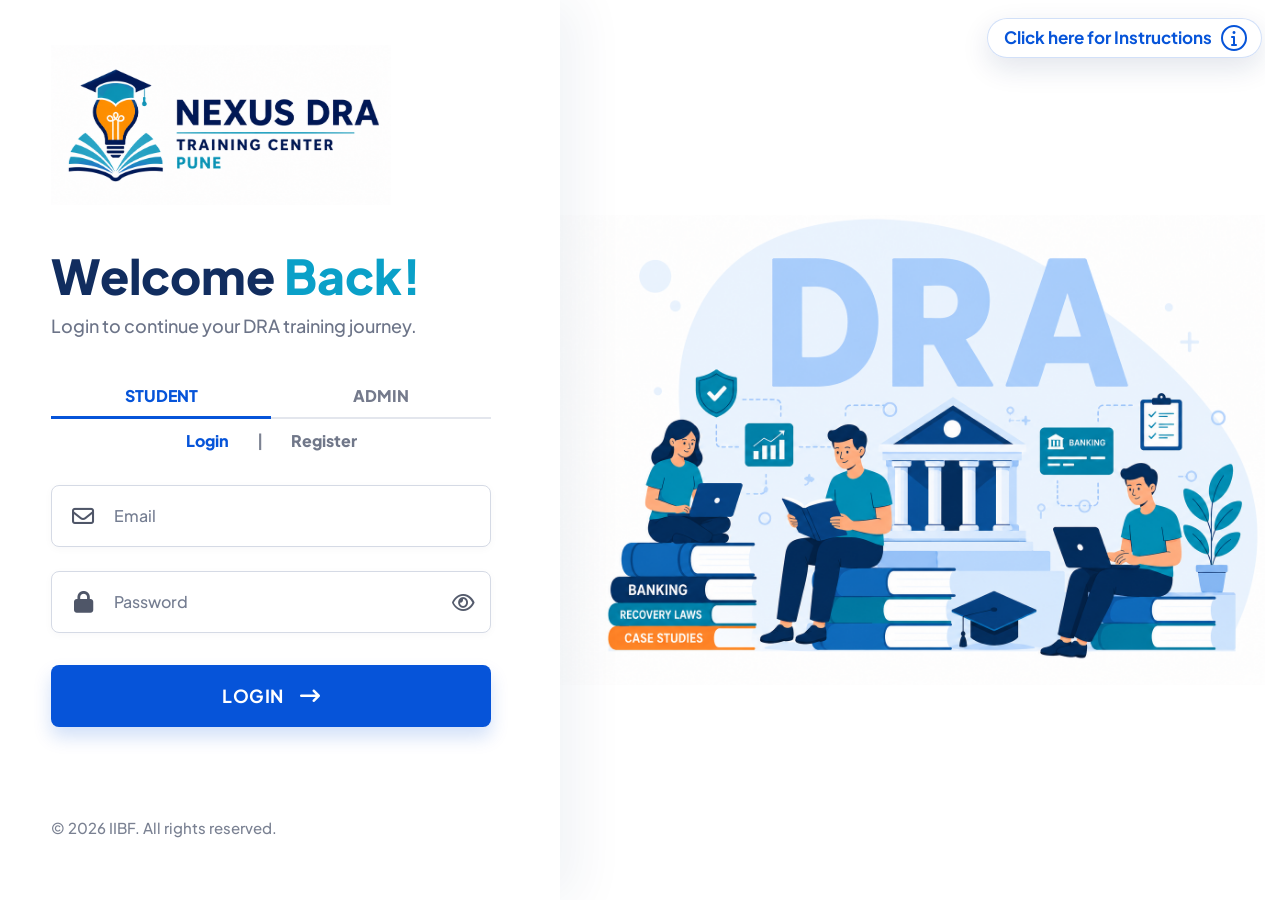
==== commit 8591093d: "style(login): optimize button height and footer spacing to resolve layout overlap" ====
--- a/index.html
+++ b/index.html
@@ -424,16 +424,16 @@
             justify-content: center;
             gap: 16px;
             width: 100%;
-            height: 70px;
+            height: 62px;
             margin-top: 32px;
             border: 0;
             border-radius: 8px;
             background: var(--login-blue);
             color: #ffffff;
             box-shadow: 0 10px 18px rgba(6, 84, 217, 0.18);
-            font-size: 20px;
-            font-weight: 800;
-            letter-spacing: 0;
+            font-size: 18px;
+            font-weight: 700;
+            letter-spacing: 0.5px;
             cursor: pointer;
             touch-action: manipulation;
             transition: transform 0.2s ease, box-shadow 0.2s ease, background-color 0.2s ease;
@@ -452,12 +452,14 @@
         }
 
         .login-submit i {
-            font-size: 23px;
+            font-size: 20px;
             line-height: 1;
         }
 
         .login-footer {
             margin-top: auto;
+            padding-top: 32px;
+            padding-bottom: 16px;
             color: #7a8192;
             font-size: 15px;
             font-weight: 500;
@@ -651,8 +653,8 @@
             }
 
             .login-submit {
-                height: 64px;
-                font-size: 18px;
+                height: 58px;
+                font-size: 17px;
             }
 
             .instructions-link span {
